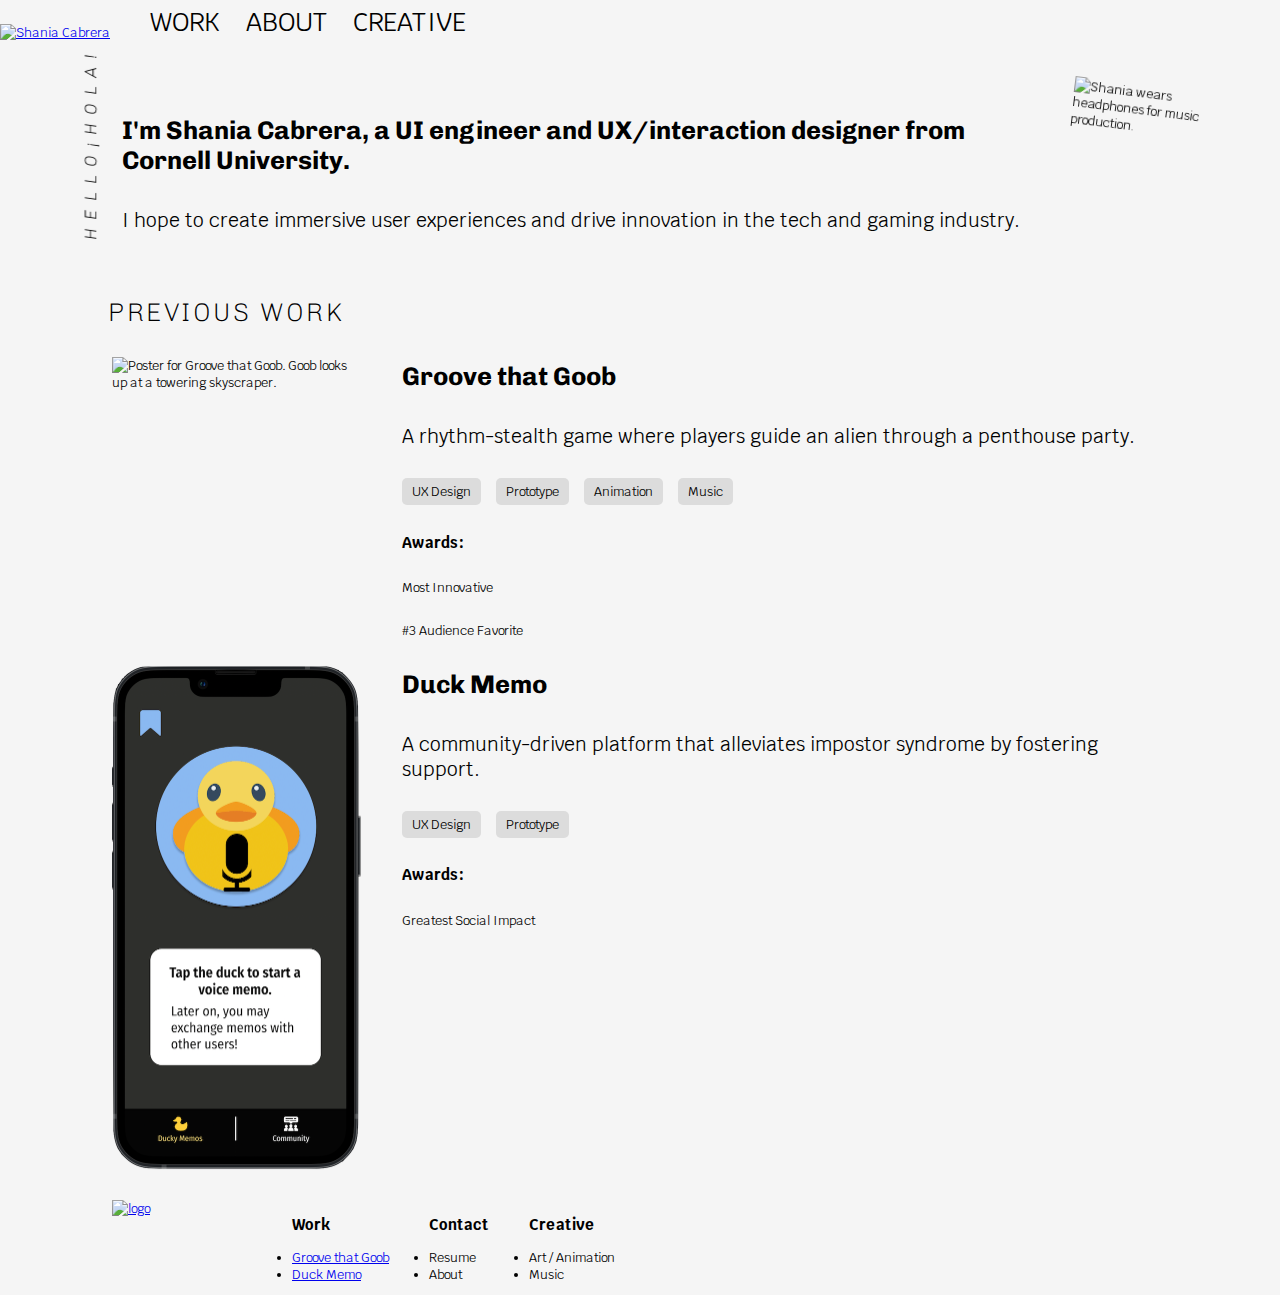
==== index.html @ ce1d3b92 "Managing nav" ====
<!DOCTYPE html>
<html lang="en">

<head>
  <meta charset="utf-8">
  <meta name="viewport" content="width=device-width, initial-scale=1">
  <title>Shania Cabrera</title>
  <link href="public/styles/site.css" rel="stylesheet">
</head>

<body>
  <header class="row">
    <nav class="topNav">
      <div class="logo">
        <a href="index.html">
          <picture>
            <!-- Source: name.png by Shania Cabrera-->
            <img id="logo" src='public/images/name.png' alt="Shania Cabrera">
          </picture>
        </a>
      </div>

      <ul class="desktopNav">
        <li><a class="menuLink" href="#work">Work</a></li>
        <li><a class="menuLink" href="about.html">About</a></li>
        <li><a class="menuLink" href="creative.html">Creative</a></li>
      </ul>

      <button class="ham" id="ham">
        <svg xmlns="http://www.w3.org/2000/svg" fill="none" viewBox="0 0 24 24" stroke="currentColor">
          <path stroke-linecap="round" stroke-linejoin="round" stroke-width="2" d="M4 6h16M4 12h16M4 18h16" />
        </svg>
      </button>
    </nav>

    <div class="overlay"></div>
    <nav class="sideNav hidden" id="sideNav">
      <button class="menuX" id="menuX">
        <svg xmlns="http://www.w3.org/2000/svg" fill="none" viewBox="0 0 24 24" stroke="currentColor">
          <path stroke-linecap="round" stroke-linejoin="round" stroke-width="2" d="M6 18L18 6M6 6l12 12" />
        </svg>
      </button>
      <ul>
        <li><a class="menuLink" href="#work">Work</a></li>
        <li><a class="menuLink" href="about.html">About</a></li>
        <li><a class="menuLink" href="creative.html">Creative</a></li>
      </ul>
    </nav>
  </header>

  <div class="wide-row">
    <div class="row" id="intro">
      <p id="hello" class="caps">Hello¡Hola!</p>
      <div class="col">
        <h1>I'm Shania Cabrera, a UI engineer and UX/interaction designer from Cornell University.</h1>
        <h2>I hope to create immersive user experiences and drive innovation in the tech and gaming industry.
        </h2>
      </div>
    </div>

    <picture>
      <img id="welcome-pic" src="public/images/headphones.jpg" alt="Shania wears headphones for music production.">
      <!-- Original content by Shania Cabrera -->
    </picture>
  </div>


  <h1 class="caps" id="work">Previous Work</h1>
  <!-- "Groove that Goob" Card -->
  <div id="goob" class="row card">
    <figure>
      <img class="card-img" src="../shabebis.github.io/public/images/goob/goob-poster.PNG"
        alt="Poster for Groove that Goob. Goob looks up at a towering skyscraper.">
      <!-- Illustrated by Ashley Xiang. Composited by Leon Carranza -->
    </figure>
    <div class="col wide-card">
      <h1>Groove that Goob</h1>
      <h2>A rhythm-stealth game where players guide an alien through a penthouse party.</h2>
      <ul class="card-role-box">
        <li class="card-role">UX Design</li>
        <li class="card-role">Prototype</li>
        <li class="card-role">Animation</li>
        <li class="card-role">Music</li>
      </ul>
      <h3>Awards:</h3>
      <p>Most Innovative</p>
      <p>#3 Audience Favorite</p>
    </div>
  </div>

  <!-- "Duck Memo" Card -->
  <div id="duck" class="row card">
    <figure>
      <img class="card-img" src="public/images/duck/phone-duck.png" alt="A phone displays the Duck Memo application.">
      <!-- Designed by Shania Cabrera -->
    </figure>
    <div class="col wide-card">
      <h1>Duck Memo</h1>
      <h2>A community-driven platform that alleviates impostor syndrome by fostering support.</h2>
      <ul class="card-role-box">
        <li class="card-role">UX Design</li>
        <li class="card-role">Prototype</li>
      </ul>
      <h3>Awards:</h3>
      <p>Greatest Social Impact</p>
    </div>
  </div>


  <!-- Footer -->
  <footer>
    <div class="row">
      <ul class="column">
        <a href="index.html">
          <img id="footer-logo" src="public/images/name.png" alt="logo">
        </a>

      </ul>

      <ul class="column">
        <h3>Work</h3>
        <li><a href="index.html#goob">Groove that Goob</a></li>
        <li><a href="index.html#duck">Duck Memo</a></li>
      </ul>

      <ul class="column">
        <h3>Contact</h3>
        <li>Resume</li>
        <li>About</li>
      </ul>

      <ul class="column">
        <h3>Creative</h3>
        <li>Art / Animation</li>
        <li>Music</li>
      </ul>

    </div>
  </footer>

  <script src="public/scripts/jquery-3.6.0.js" type="text/javascript"></script>
  <script src="public/scripts/menu.js" type="text/javascript"></script>
</body>

</html>
---- public/styles/site.css ----
/* COLOR PALETTE
    Light Theme:  whitesmoke
    Dark Theme:  #212529
    Green Accent: #B1F700
*/

@import url('https://fonts.googleapis.com/css2?family=Chivo:ital,wght@0,100;0,200;0,500;0,700;0,900;1,100&family=Krub:wght@200&display=swap');

html {
    background-color: whitesmoke;
    font-family: 'Krub', Helvetica, Arial, sans-serif;
    font-style: normal;
    font-size: 0.7em;
    scroll-behavior: smooth;
    margin-left: 0;
    margin: 0;
}

h1 {
    font-family: 'Chivo', sans-serif;
    font-weight: 700;
}

h2 {
    font-weight: 400;
}

.caps {
    font-family: 'Chivo', sans-serif;
    text-transform: uppercase;
    font-weight: lighter;
    letter-spacing: 0.1em;
}

.row {
    display: flex;
    flex-direction: row;
}


.col {
    display: flex;
    flex-direction: column;
}

#logo {
    max-width: 30%;
    height: auto;
}

/* Navigation */
nav ul li a {
    text-decoration: none;
    list-style-type: none;
    text-transform: uppercase;
    font-size: 2em;
    color: black;
    position: relative;
    transition: background-color 0.3s;
}

nav ul li {
    list-style: none;
    margin-bottom: 1.5em;
}

.topNav {
    position: fixed;
    display: flex;
    top: 0;
    left: 0;
    right: 0;
    width: 100%;
    height: 5rem;
    align-items: center;
    background-color: #000000;
}

.ham {
    position: relative;
    width: 7rem;
    height: 3rem;
    /* margin-left: 0.5rem; */
    background: none;
    border-style: groove;
    border-radius: 5px;
    cursor: pointer;
    color: white;
}

.menuX {
    position: absolute;
    top: 0;
    right: 0;
    width: 5rem;
    height: 2rem;
    /* margin-left: 0.5rem; */
    background: none;
    border: none;
    cursor: pointer;
    color: white;
}

.sideNav {
    position: fixed;
    top: 0;
    right: 0;
    bottom: 0;
    z-index: 101;
    background: black;
    width: 40vh;
    height: 100vh;
    overflow: hidden;
    color: white;
    transition: ease-in;
}

.sideNav ul {
    width: 100%;
    height: 100%;
    display: flex;
    flex-flow: column nowrap;
    padding-top: 5rem;
}

.sideNav ul li a {
    display: block;
    color: white;
    padding-bottom: 10px;
    margin-top: 1rem;
    border-bottom: 2px solid black;
}

.sideNav ul li a:hover,
.sideNav ul li a:focus {
    border-bottom: 2px solid #B1F700;
    font-weight: 900;
}

.overlay {
    position: fixed;
    display: none;
    z-index: 100;
    top: 0;
    left: 0;
    right: 0;
    bottom: 0;
    background: rgba(0, 0, 0, 0.3);
    width: 100%;
    height: 100vh;
}

.showOverlay {
    display: block;
}

/* Welcome*/
#intro {
    margin-top: 5em;
}

#work {
    margin-top: 10%;
    margin-left: 8%;
}

#hello {
    transform: rotate(-90deg);
    font-family: 'Chivo', sans-serif;
    font-style: italic;
    font-weight: lighter;
    font-size: 1.3em;
    align-self: flex-end;
    height: 1em;
    max-width: 2em;
    margin-right: 1em;
    letter-spacing: 0.5em;
}

#welcome-pic {
    width: 40%;
    height: auto;
    transform: rotate(7deg);
    margin-top: 1em;
    /* center */
    display: block;
    margin-left: auto;
    margin-right: auto;
}


.card-img {
    min-width: 20px;
    max-width: 150px;
    height: auto;
    /* filter: drop-shadow(7px 7px 7px #666666);
    -webkit-filter: drop-shadow(7px 7px 7px #666666); */
}

.card {
    width: 90%;
    height: auto;
}


.card-role-box {
    display: flex;
    flex-wrap: wrap;
    gap: 5px;
    list-style: none;
    padding: 0;
}

.card-role {
    background-color: gainsboro;
    border-radius: 5px;
    padding: 5px 10px;
    margin-right: 10px;

}

/* Footer */
footer {
    position: absolute;
    display: flex;
    justify-content: center;
    max-width: 360px;
}

#footer-logo {
    width: 10em;
    height: auto;
    margin-right: -10px;
}

.hidden {
    display: none;
}

@media (max-width: 768px) {
    .desktopNav {
        display: none;
    }
}

/* ----- Wide Display (desktop) ----- */
@media screen and (min-width: 650px) {
    .wide-row {
        display: flex;
        flex-direction: row;
    }

    nav li {
        display: inline;
    }

    img {
        min-width: 150px;
        max-width: fit-content;
        height: auto;
    }

    nav ul li {
        list-style: none;
        margin-bottom: 1.5em;
    }

    nav ul li a {
        font-size: 2em;
        color: black;
    }

    nav ul li a:hover {
        background-color: #B1F700;
        color: black;
        font-weight: 900;
    }

    header {
        margin-bottom: 5em;
    }

    .topNav {
        background-color: whitesmoke;
    }

    .ham,
    .menuX,
    .sideNav {
        display: none;
    }

    .showOverlay {
        display: block;
    }

    .card-img {
        min-width: 100px;
        max-width: 250px;
        height: auto;
    }

    html {
        font-size: .8em;
        margin-left: 5%;
    }

    .desktopNav {
        display: flex;
        list-style: none;
        padding: 0;
    }

    .desktopNav li {
        margin-right: 2em;
    }

    #intro {
        margin-top: 2em;
    }

    #work {
        margin-top: 4%;
        margin-left: 3%;
    }

    footer {
        max-width: 600px;
    }
}
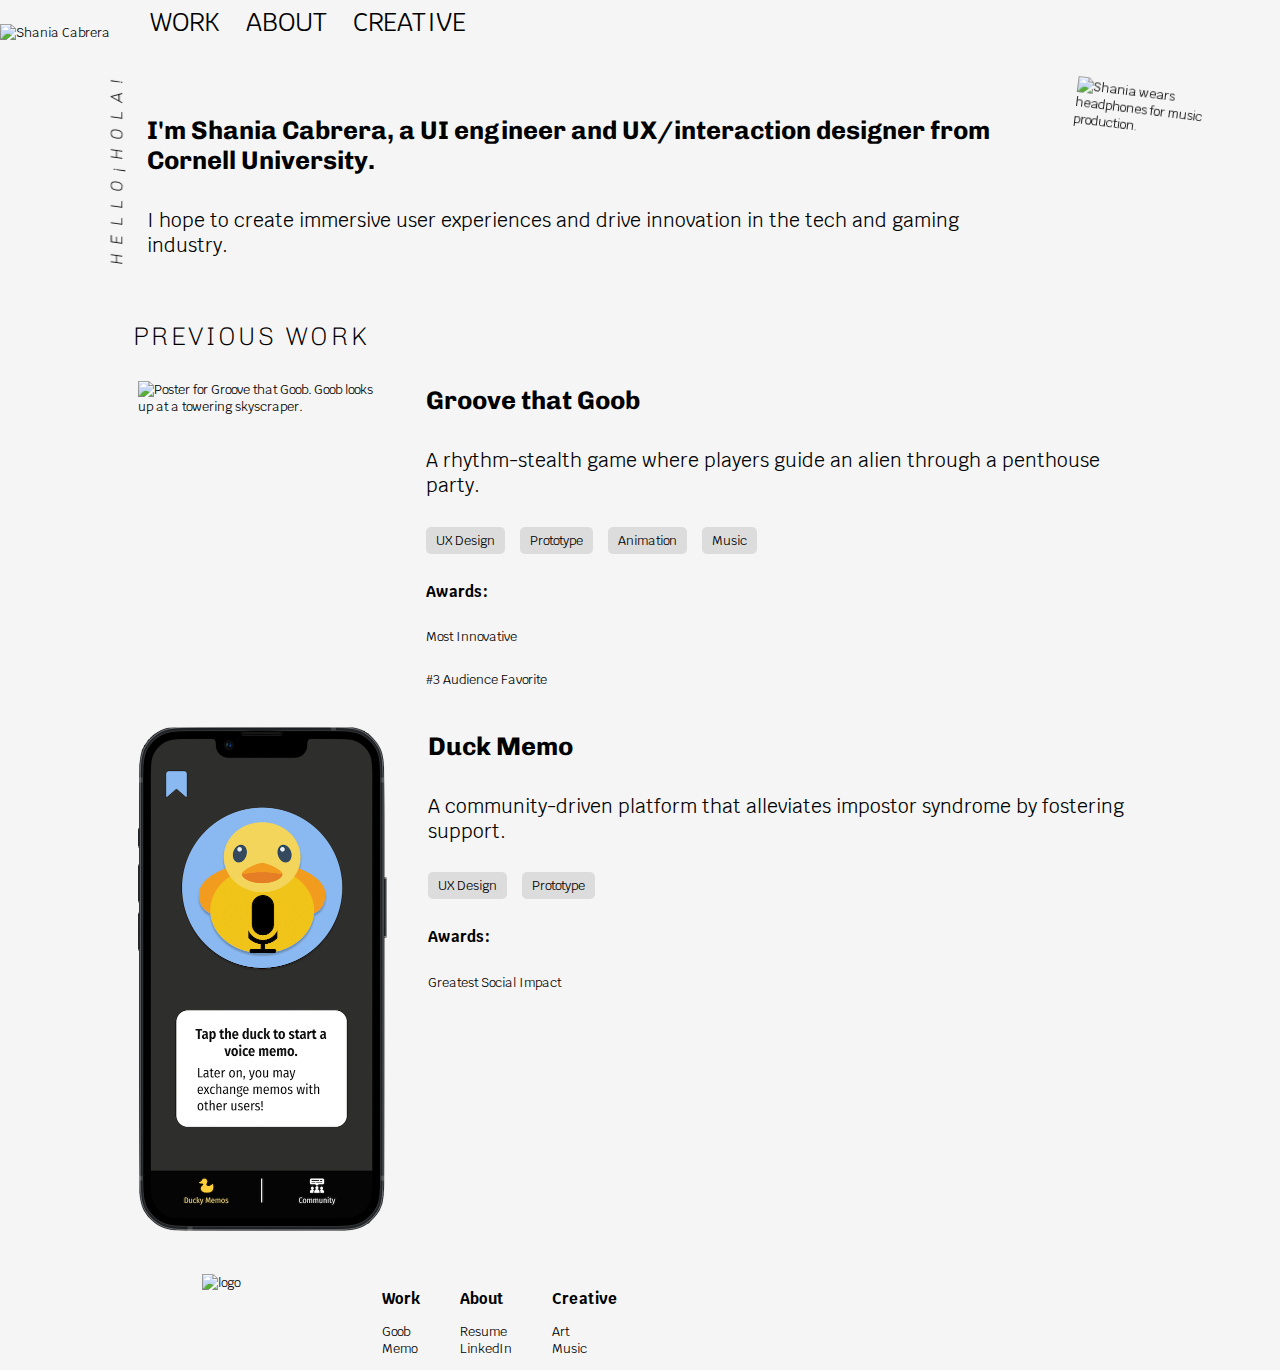
==== commit e43137fc: "Drafting portfolio pages" ====
--- a/index.html
+++ b/index.html
@@ -67,44 +67,49 @@
 
   <h1 class="caps" id="work">Previous Work</h1>
   <!-- "Groove that Goob" Card -->
-  <div id="goob" class="row card">
-    <figure>
-      <img class="card-img" src="../shabebis.github.io/public/images/goob/goob-poster.PNG"
-        alt="Poster for Groove that Goob. Goob looks up at a towering skyscraper.">
-      <!-- Illustrated by Ashley Xiang. Composited by Leon Carranza -->
-    </figure>
-    <div class="col wide-card">
-      <h1>Groove that Goob</h1>
-      <h2>A rhythm-stealth game where players guide an alien through a penthouse party.</h2>
-      <ul class="card-role-box">
-        <li class="card-role">UX Design</li>
-        <li class="card-role">Prototype</li>
-        <li class="card-role">Animation</li>
-        <li class="card-role">Music</li>
-      </ul>
-      <h3>Awards:</h3>
-      <p>Most Innovative</p>
-      <p>#3 Audience Favorite</p>
+
+  <a href="goob.html">
+    <div id="goob" class="row card">
+      <figure>
+        <img class="card-img" src="../shabebis.github.io/public/images/goob/goob-poster.PNG"
+          alt="Poster for Groove that Goob. Goob looks up at a towering skyscraper.">
+        <!-- Illustrated by Ashley Xiang. Composited by Leon Carranza -->
+      </figure>
+      <div class="col wide-card">
+        <h1>Groove that Goob</h1>
+        <h2>A rhythm-stealth game where players guide an alien through a penthouse party.</h2>
+        <ul class="card-role-box">
+          <li class="card-role">UX Design</li>
+          <li class="card-role">Prototype</li>
+          <li class="card-role">Animation</li>
+          <li class="card-role">Music</li>
+        </ul>
+        <h3>Awards:</h3>
+        <p>Most Innovative</p>
+        <p>#3 Audience Favorite</p>
+      </div>
     </div>
-  </div>
+  </a>
 
   <!-- "Duck Memo" Card -->
-  <div id="duck" class="row card">
-    <figure>
-      <img class="card-img" src="public/images/duck/phone-duck.png" alt="A phone displays the Duck Memo application.">
-      <!-- Designed by Shania Cabrera -->
-    </figure>
-    <div class="col wide-card">
-      <h1>Duck Memo</h1>
-      <h2>A community-driven platform that alleviates impostor syndrome by fostering support.</h2>
-      <ul class="card-role-box">
-        <li class="card-role">UX Design</li>
-        <li class="card-role">Prototype</li>
-      </ul>
-      <h3>Awards:</h3>
-      <p>Greatest Social Impact</p>
+  <a href="memo.html">
+    <div id="duck" class="row card">
+      <figure>
+        <img class="card-img" src="public/images/duck/phone-duck.png" alt="A phone displays the Duck Memo application.">
+        <!-- Designed by Shania Cabrera -->
+      </figure>
+      <div class="col wide-card">
+        <h1>Duck Memo</h1>
+        <h2>A community-driven platform that alleviates impostor syndrome by fostering support.</h2>
+        <ul class="card-role-box">
+          <li class="card-role">UX Design</li>
+          <li class="card-role">Prototype</li>
+        </ul>
+        <h3>Awards:</h3>
+        <p>Greatest Social Impact</p>
+      </div>
     </div>
-  </div>
+  </a>
 
 
   <!-- Footer -->
@@ -118,20 +123,20 @@
       </ul>
 
       <ul class="column">
-        <h3>Work</h3>
-        <li><a href="index.html#goob">Groove that Goob</a></li>
-        <li><a href="index.html#duck">Duck Memo</a></li>
+        <h3><a index.html#work>Work</a></h3>
+        <li><a href="goob.html">Goob</a></li>
+        <li><a href="memo.html">Memo</a></li>
       </ul>
 
       <ul class="column">
-        <h3>Contact</h3>
+        <h3>About</h3>
         <li>Resume</li>
-        <li>About</li>
+        <li>LinkedIn</li>
       </ul>
 
       <ul class="column">
         <h3>Creative</h3>
-        <li>Art / Animation</li>
+        <li>Art</li>
         <li>Music</li>
       </ul>
 
--- a/public/styles/site.css
+++ b/public/styles/site.css
@@ -23,6 +23,11 @@
 
 h2 {
     font-weight: 400;
+}
+
+a {
+    text-decoration: none;
+    color: inherit;
 }
 
 .caps {
@@ -188,20 +193,32 @@
     margin-right: auto;
 }
 
-
 .card-img {
     min-width: 20px;
     max-width: 150px;
     height: auto;
-    /* filter: drop-shadow(7px 7px 7px #666666);
-    -webkit-filter: drop-shadow(7px 7px 7px #666666); */
 }
 
 .card {
     width: 90%;
-    height: auto;
-}
-
+    max-width: 1120px;
+    height: auto;
+    transition: transform 0.3s;
+    margin-bottom: 1em;
+}
+
+.card:hover {
+    transform: scale(1.05);
+    box-shadow: 0 0 10px rgba(0, 0, 0, 0.3);
+    border-radius: 1em;
+    /* background-color: #B1F700, 0.9; */
+    cursor: pointer;
+}
+
+.card:hover .card-img {
+    filter: drop-shadow(7px 7px 7px #666666);
+    -webkit-filter: drop-shadow(7px 7px 7px #666666);
+}
 
 .card-role-box {
     display: flex;
@@ -219,12 +236,42 @@
 
 }
 
+.back-row {
+    display: flex;
+    flex-direction: row;
+    height: 50px;
+    -ms-flex-align: start;
+    margin-top: 15%;
+    /* flex-flow: nowrap; */
+}
+
+.back-row:hover {
+    text-decoration: underline;
+}
+
+#back {
+    transform: scale(0.4);
+    /* margin-left: -5%; */
+    padding: 0;
+    margin-top: 0.5%;
+}
+
+#return {
+    /* margin-left: -4%; */
+}
+
 /* Footer */
 footer {
     position: absolute;
     display: flex;
     justify-content: center;
-    max-width: 360px;
+    max-width: 300px;
+    margin-left: 5%;
+}
+
+footer ul {
+    list-style-type: none;
+    text-decoration: none;
 }
 
 #footer-logo {
@@ -302,7 +349,7 @@
 
     html {
         font-size: .8em;
-        margin-left: 5%;
+        margin-left: 7%;
     }
 
     .desktopNav {
@@ -324,6 +371,10 @@
         margin-left: 3%;
     }
 
+    .back-row {
+        margin-top: 0;
+    }
+
     footer {
         max-width: 600px;
     }
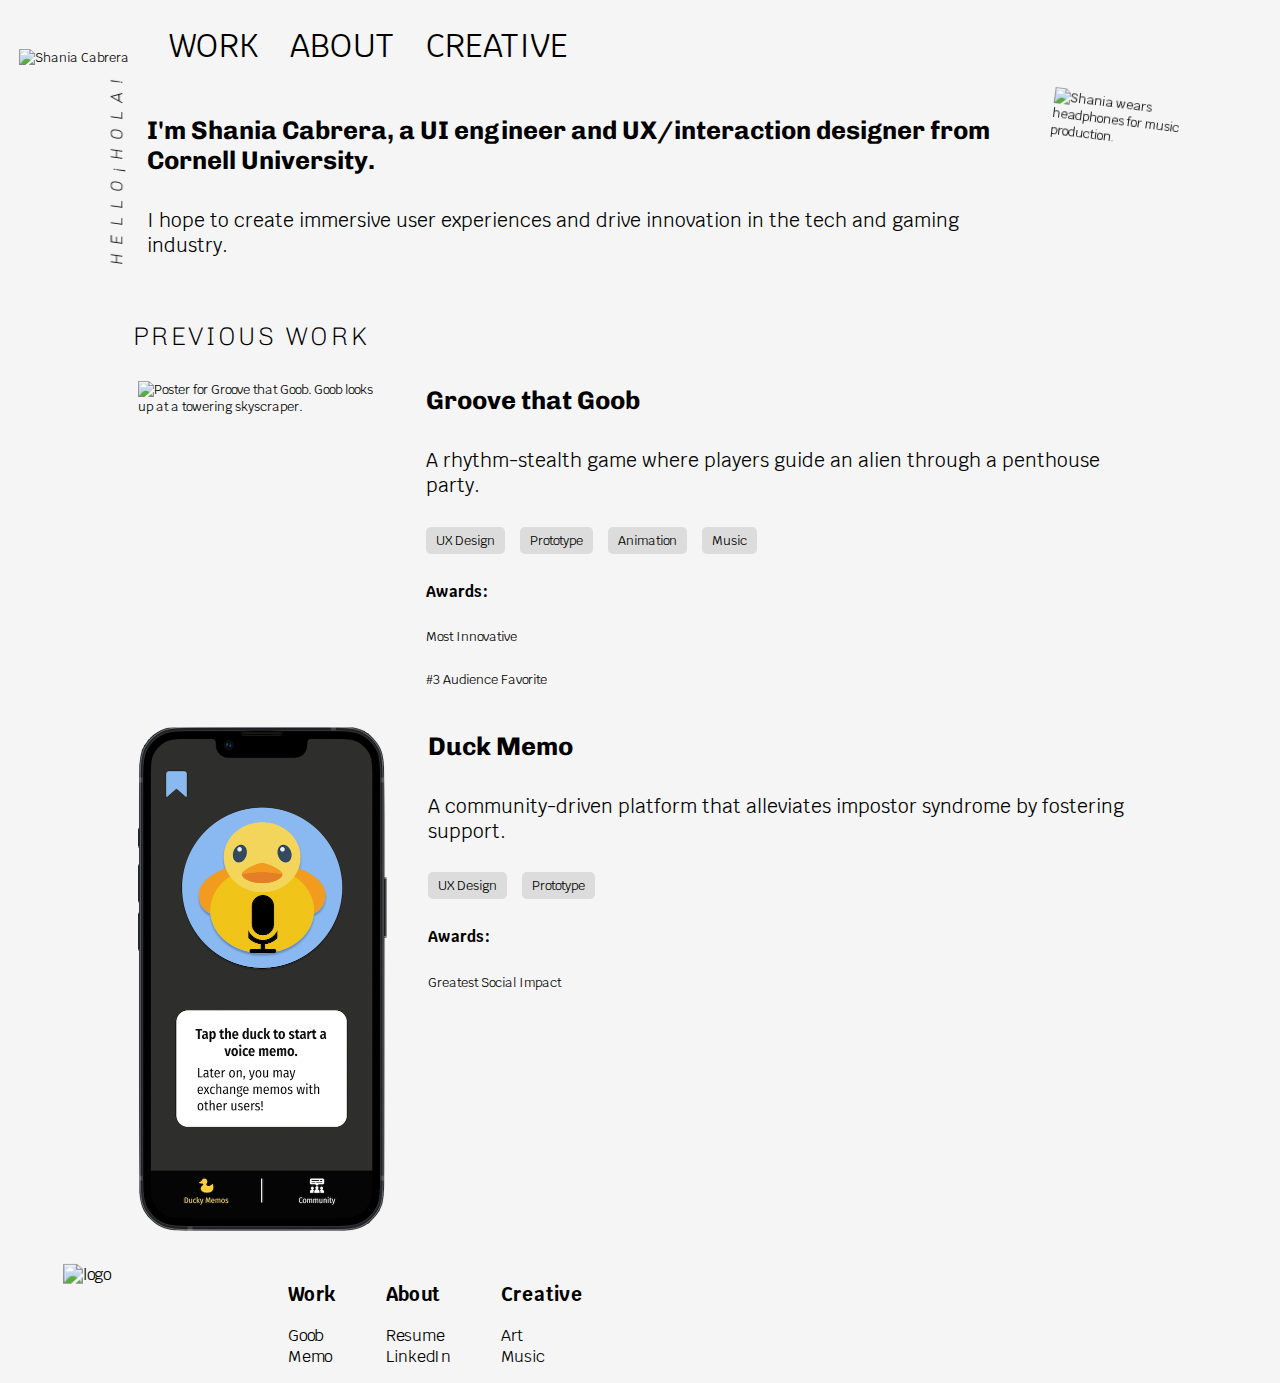
==== commit fadbf056: "Creative page" ====
--- a/index.html
+++ b/index.html
@@ -111,7 +111,6 @@
     </div>
   </a>
 
-
   <!-- Footer -->
   <footer>
     <div class="row">
@@ -123,7 +122,7 @@
       </ul>
 
       <ul class="column">
-        <h3><a index.html#work>Work</a></h3>
+        <h3><a href="index.html#work">Work</a></h3>
         <li><a href="goob.html">Goob</a></li>
         <li><a href="memo.html">Memo</a></li>
       </ul>
--- a/public/styles/site.css
+++ b/public/styles/site.css
@@ -209,8 +209,9 @@
 
 .card:hover {
     transform: scale(1.05);
-    box-shadow: 0 0 10px rgba(0, 0, 0, 0.3);
-    border-radius: 1em;
+    /* box-shadow: 0 0 10px rgba(0, 0, 0, 0.3); */
+    border-radius: 0.5em;
+    background: linear-gradient(180deg, #B1F700 0%, rgba(177, 247, 0, 0.00) 57.29%);
     /* background-color: #B1F700, 0.9; */
     cursor: pointer;
 }
@@ -241,8 +242,7 @@
     flex-direction: row;
     height: 50px;
     -ms-flex-align: start;
-    margin-top: 15%;
-    /* flex-flow: nowrap; */
+    margin-top: 10%;
 }
 
 .back-row:hover {
@@ -284,6 +284,78 @@
     display: none;
 }
 
+/* Creative Page */
+.flip-card-row {
+    display: flex;
+    flex-direction: row;
+    flex-wrap: wrap;
+}
+
+.flip-card {
+    background-color: transparent;
+    width: 300px;
+    height: 300px;
+    perspective: 1000px;
+    margin-bottom: 3%;
+}
+
+.flip-card-inner {
+    position: relative;
+    width: 100%;
+    height: 100%;
+    text-align: center;
+    transition: transform 0.6s;
+    transform-style: preserve-3d;
+}
+
+.flip-card:hover .flip-card-inner {
+    transform: rotateY(180deg);
+}
+
+.flip-card-front,
+.flip-card-back {
+    position: absolute;
+    width: 100%;
+    height: 100%;
+    -webkit-backface-visibility: hidden;
+    backface-visibility: hidden;
+    border-radius: 1px;
+}
+
+.flip-card-front {
+    /* background-image: linear-gradient(black); */
+    /* background-color: black; */
+}
+
+.flip-card-front img {
+    width: 240px;
+    margin-top: 1rem;
+}
+
+.flip-card-back {
+    background: linear-gradient(180deg, #000 18.23%, rgba(0, 0, 0, 0.00) 78.65%);
+    color: white;
+    transform: rotateY(180deg);
+}
+
+.flip-card-back img {
+    width: 140px;
+    margin-top: 1rem;
+}
+
+.flip-card-back h3 {
+    margin-bottom: 0.3rem;
+    color: #000000;
+}
+
+.flip-card-back h1 {
+    margin: 0;
+    color: white;
+    font-family: 'Krub', Helvetica, Arial, sans-serif;
+    font-weight: bolder;
+    font-size: 1.5em;
+}
+
 @media (max-width: 768px) {
     .desktopNav {
         display: none;
@@ -329,6 +401,10 @@
 
     .topNav {
         background-color: whitesmoke;
+        padding-top: 2%;
+        padding-bottom: 0.5%;
+        padding-left: 1.5%;
+        padding-right: 2%;
     }
 
     .ham,
@@ -360,6 +436,17 @@
 
     .desktopNav li {
         margin-right: 2em;
+        font-size: 1.25em;
+    }
+
+    #logo {
+        max-width: 35%;
+        height: auto;
+    }
+
+    #welcome-pic {
+        margin-top: 10%;
+        margin-left: 10%;
     }
 
     #intro {
@@ -371,11 +458,9 @@
         margin-left: 3%;
     }
 
-    .back-row {
-        margin-top: 0;
-    }
-
     footer {
-        max-width: 600px;
+        min-width: 600px;
+        margin-left: -100px;
+        transform: scale(1.25);
     }
 }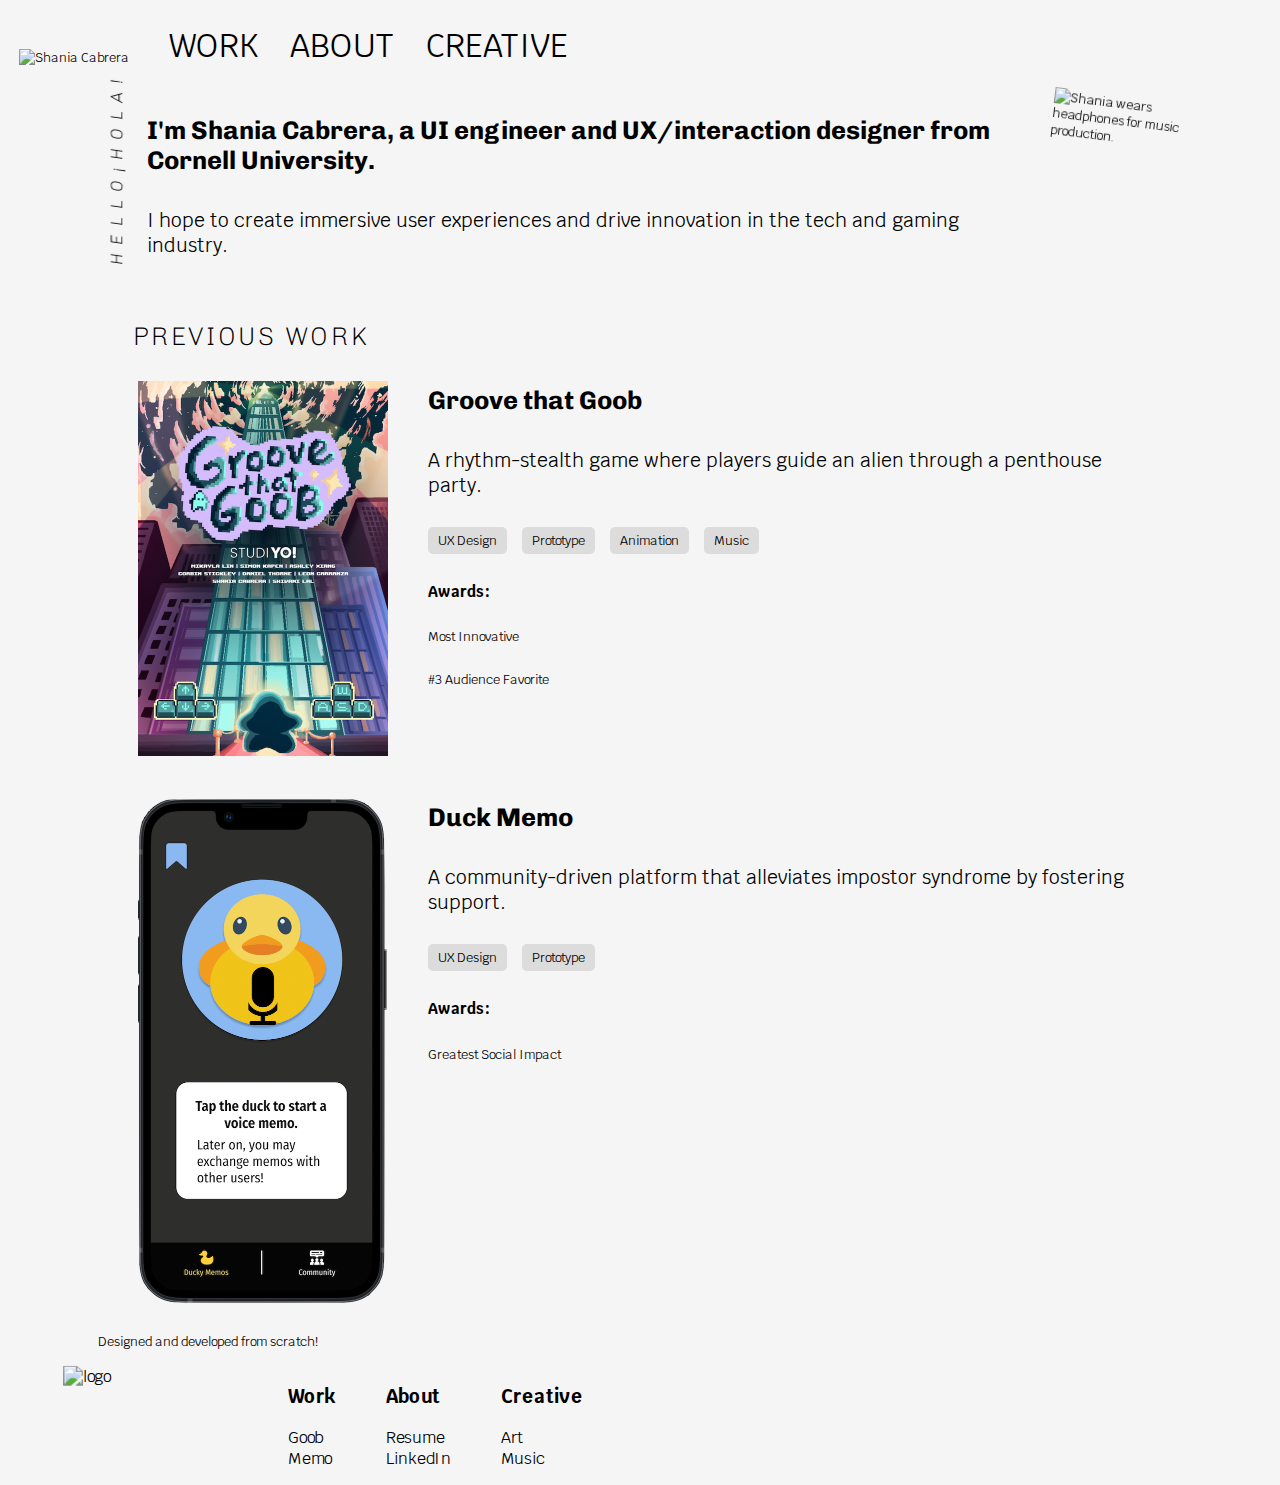
==== commit 3f77b790: "Working on goob page" ====
--- a/index.html
+++ b/index.html
@@ -71,7 +71,7 @@
   <a href="goob.html">
     <div id="goob" class="row card">
       <figure>
-        <img class="card-img" src="../shabebis.github.io/public/images/goob/goob-poster.PNG"
+        <img class="card-img" src="public/images/goob/goob-poster.PNG"
           alt="Poster for Groove that Goob. Goob looks up at a towering skyscraper.">
         <!-- Illustrated by Ashley Xiang. Composited by Leon Carranza -->
       </figure>
@@ -112,6 +112,7 @@
   </a>
 
   <!-- Footer -->
+  <p>Designed and developed from scratch!</p>
   <footer>
     <div class="row">
       <ul class="column">
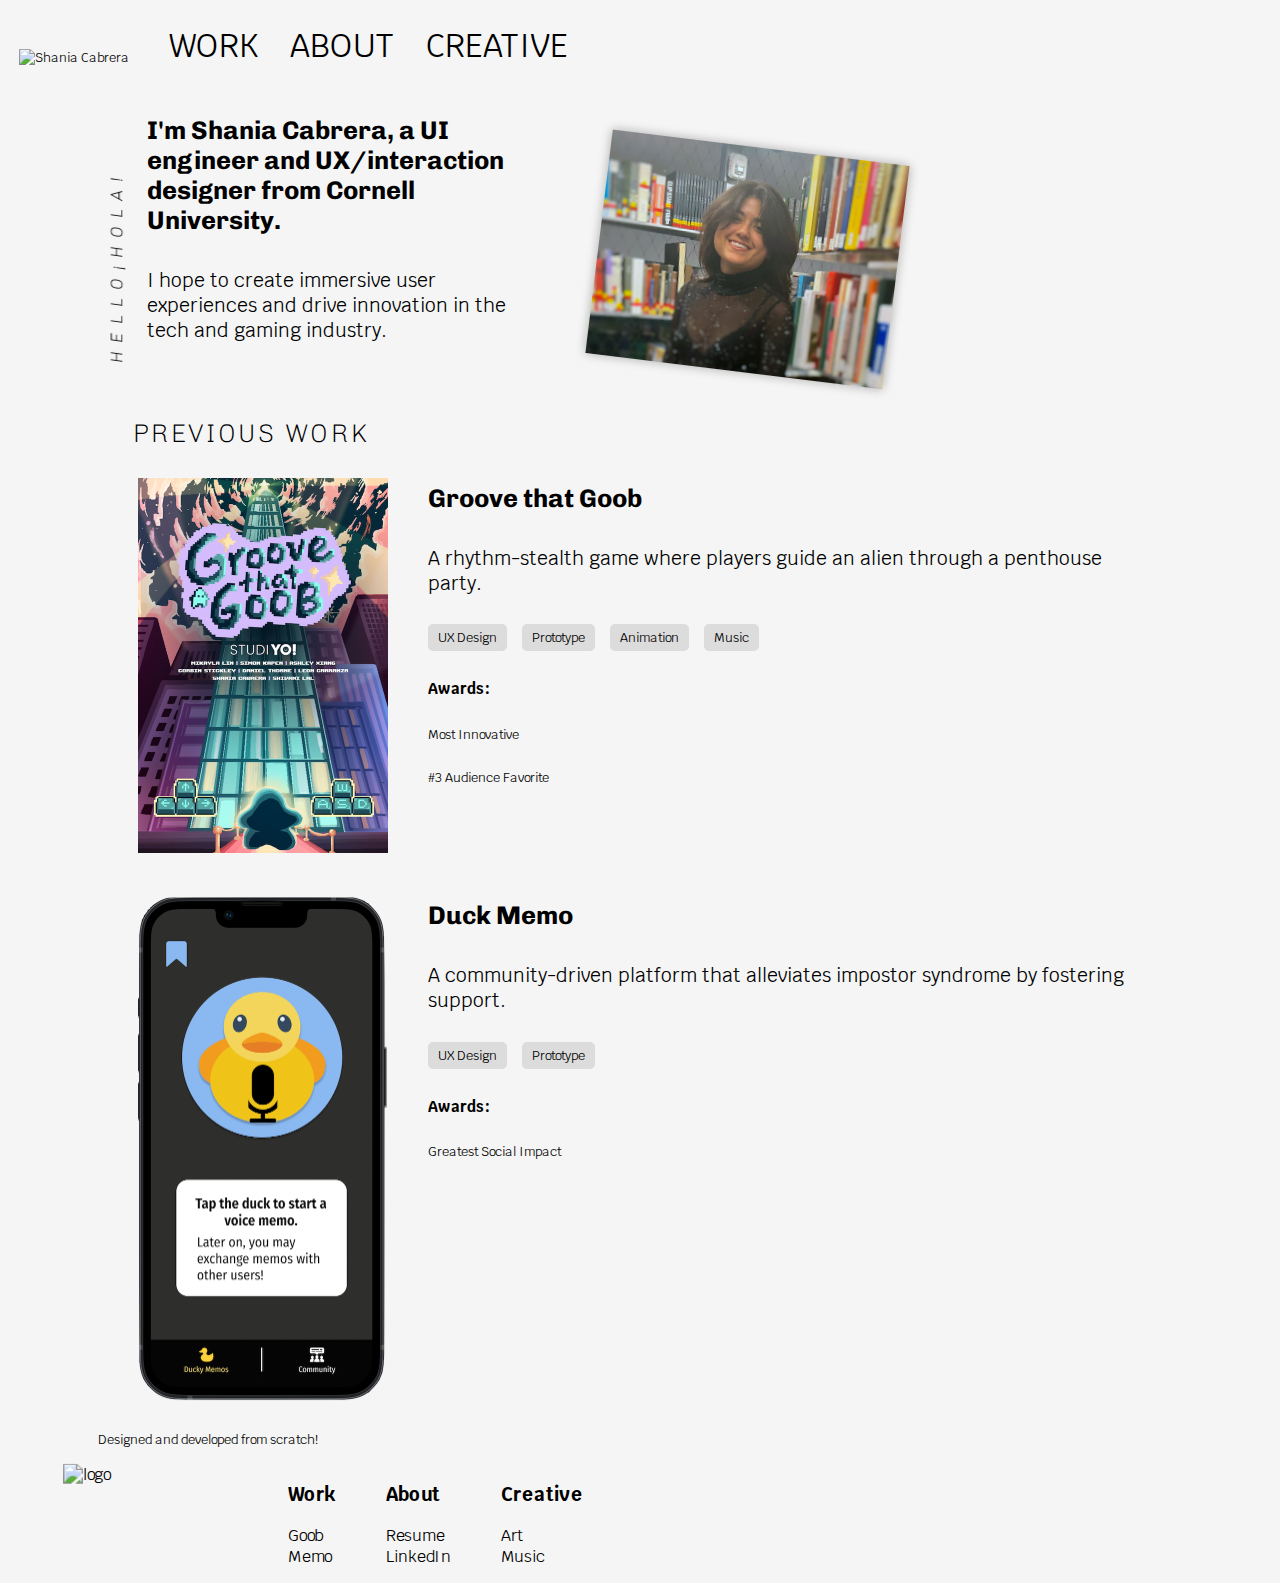
==== commit 5460f962: "Changing front image" ====
--- a/index.html
+++ b/index.html
@@ -59,7 +59,7 @@
     </div>
 
     <picture>
-      <img id="welcome-pic" src="public/images/headphones.jpg" alt="Shania wears headphones for music production.">
+      <img id="welcome-pic" src="public/images/cover.JPG" alt="Shania smiles in the Fine Arts Library.">
       <!-- Original content by Shania Cabrera -->
     </picture>
   </div>
--- a/public/styles/site.css
+++ b/public/styles/site.css
@@ -41,7 +41,6 @@
     display: flex;
     flex-direction: row;
 }
-
 
 .col {
     display: flex;
@@ -187,6 +186,7 @@
     height: auto;
     transform: rotate(7deg);
     margin-top: 1em;
+    box-shadow: 0 0 10px rgba(0, 0, 0, 0.3);
     /* center */
     display: block;
     margin-left: auto;
@@ -209,10 +209,8 @@
 
 .card:hover {
     transform: scale(1.05);
-    /* box-shadow: 0 0 10px rgba(0, 0, 0, 0.3); */
     border-radius: 0.5em;
     background: linear-gradient(180deg, #B1F700 0%, rgba(177, 247, 0, 0.00) 57.29%);
-    /* background-color: #B1F700, 0.9; */
     cursor: pointer;
 }
 
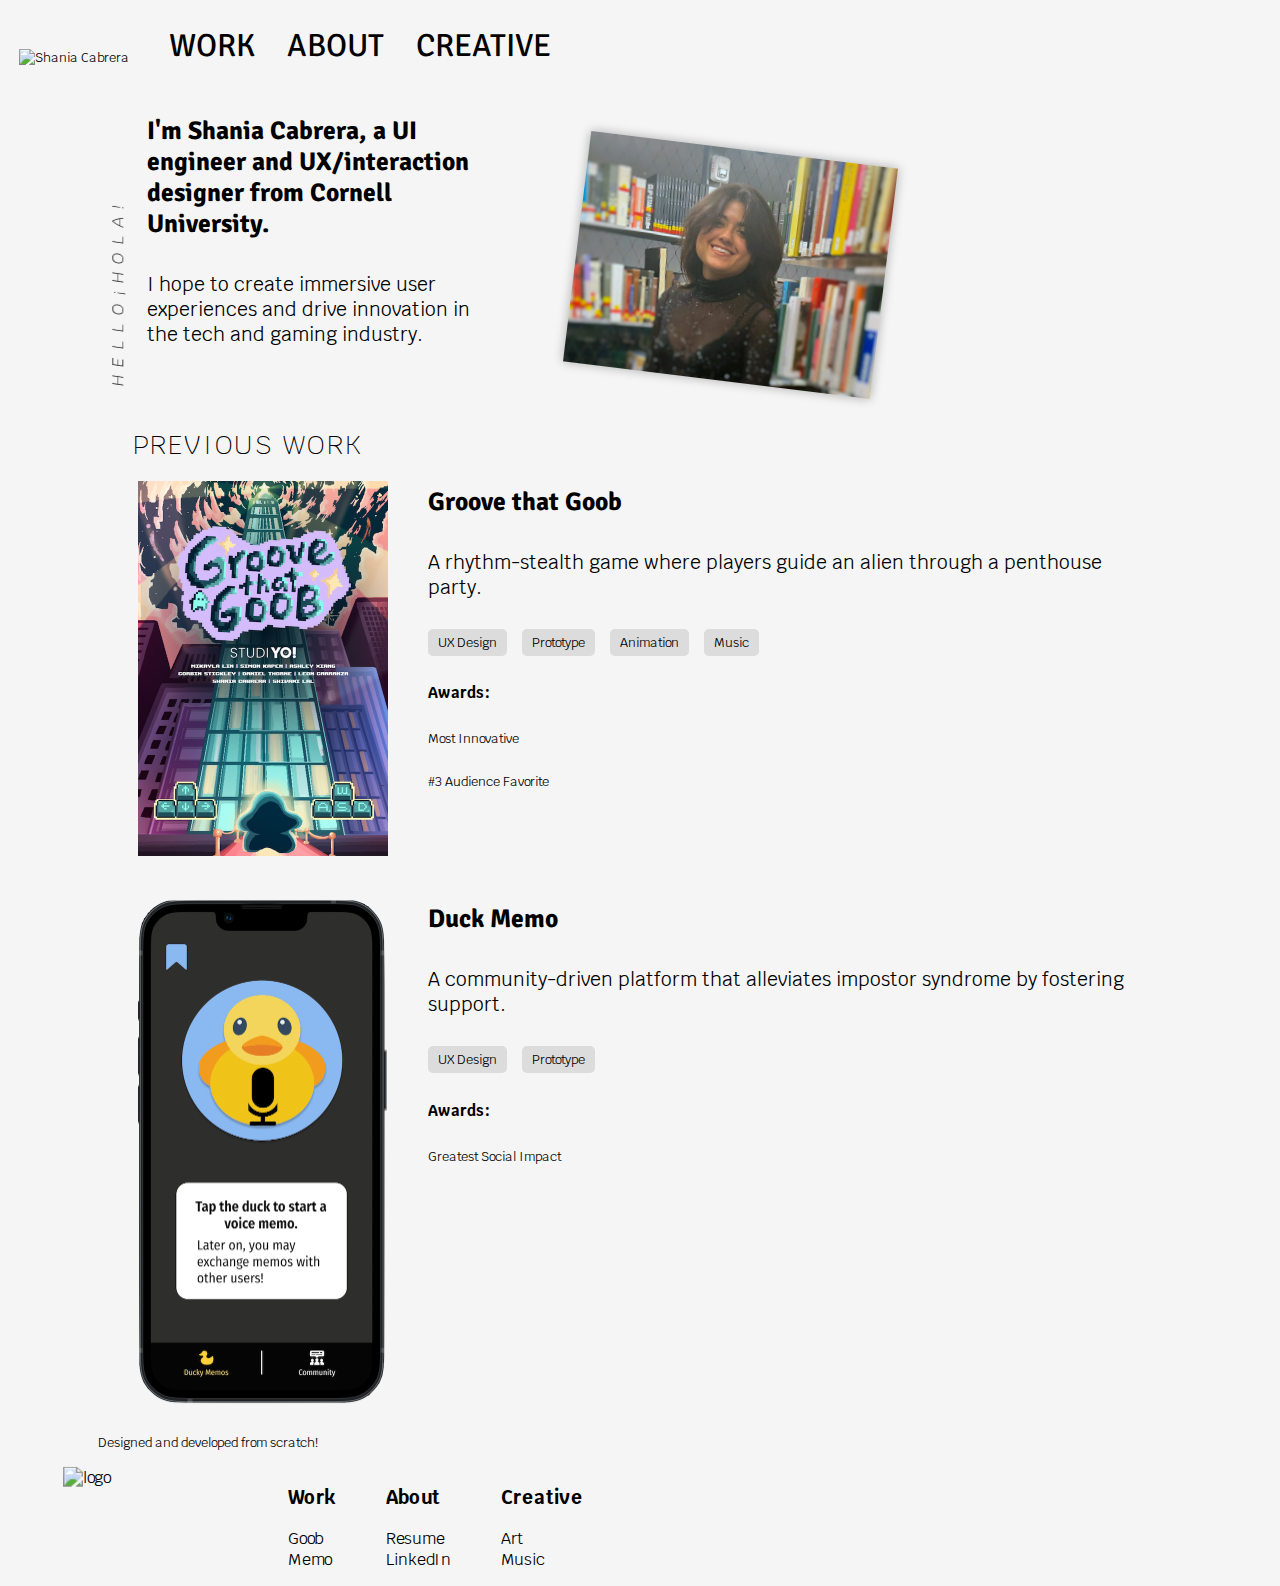
==== commit 26ff3992: "Changing fonts" ====
--- a/index.html
+++ b/index.html
@@ -64,10 +64,8 @@
     </picture>
   </div>
 
-
   <h1 class="caps" id="work">Previous Work</h1>
   <!-- "Groove that Goob" Card -->
-
   <a href="goob.html">
     <div id="goob" class="row card">
       <figure>
@@ -119,7 +117,6 @@
         <a href="index.html">
           <img id="footer-logo" src="public/images/name.png" alt="logo">
         </a>
-
       </ul>
 
       <ul class="column">
@@ -129,7 +126,7 @@
       </ul>
 
       <ul class="column">
-        <h3>About</h3>
+        <h3><a href="about.html">About</a></h3>
         <li>Resume</li>
         <li>LinkedIn</li>
       </ul>
--- a/public/styles/site.css
+++ b/public/styles/site.css
@@ -4,21 +4,18 @@
     Green Accent: #B1F700
 */
 
-@import url('https://fonts.googleapis.com/css2?family=Chivo:ital,wght@0,100;0,200;0,500;0,700;0,900;1,100&family=Krub:wght@200&display=swap');
+@import url('https://fonts.googleapis.com/css2?family=Chivo:ital,wght@0,100;0,200;0,500;0,700;0,900;1,100&family=Krub:wght@200&family=Signika:wght@300;600&display=swap');
+
 
 html {
     background-color: whitesmoke;
-    font-family: 'Krub', Helvetica, Arial, sans-serif;
-    font-style: normal;
-    font-size: 0.7em;
+    font: normal 0.7em 'Krub', Helvetica, Arial, sans-serif;
     scroll-behavior: smooth;
-    margin-left: 0;
-    margin: 0;
+    margin: 0 0 0 0;
 }
 
 h1 {
-    font-family: 'Chivo', sans-serif;
-    font-weight: 700;
+    font: bolder 2em 'Signika', sans-serif;
 }
 
 h2 {
@@ -31,10 +28,10 @@
 }
 
 .caps {
-    font-family: 'Chivo', sans-serif;
+    font: normal lighter 2em 'Krub', sans-serif;
     text-transform: uppercase;
-    font-weight: lighter;
     letter-spacing: 0.1em;
+    margin-bottom: 0.25em;
 }
 
 .row {
@@ -84,7 +81,6 @@
     position: relative;
     width: 7rem;
     height: 3rem;
-    /* margin-left: 0.5rem; */
     background: none;
     border-style: groove;
     border-radius: 5px;
@@ -98,7 +94,6 @@
     right: 0;
     width: 5rem;
     height: 2rem;
-    /* margin-left: 0.5rem; */
     background: none;
     border: none;
     cursor: pointer;
@@ -165,15 +160,18 @@
 
 #work {
     margin-top: 10%;
-    margin-left: 8%;
+    margin-left: 10%;
 }
 
 #hello {
     transform: rotate(-90deg);
-    font-family: 'Chivo', sans-serif;
+    font: italic lighter 1.3em 'Krub', sans-serif;
+
+
+    /* font-family: 'Chivo', sans-serif;
     font-style: italic;
     font-weight: lighter;
-    font-size: 1.3em;
+    font-size: 1.3em; */
     align-self: flex-end;
     height: 1em;
     max-width: 2em;
@@ -383,6 +381,7 @@
     }
 
     nav ul li a {
+        font-family: Signika;
         font-size: 2em;
         color: black;
     }
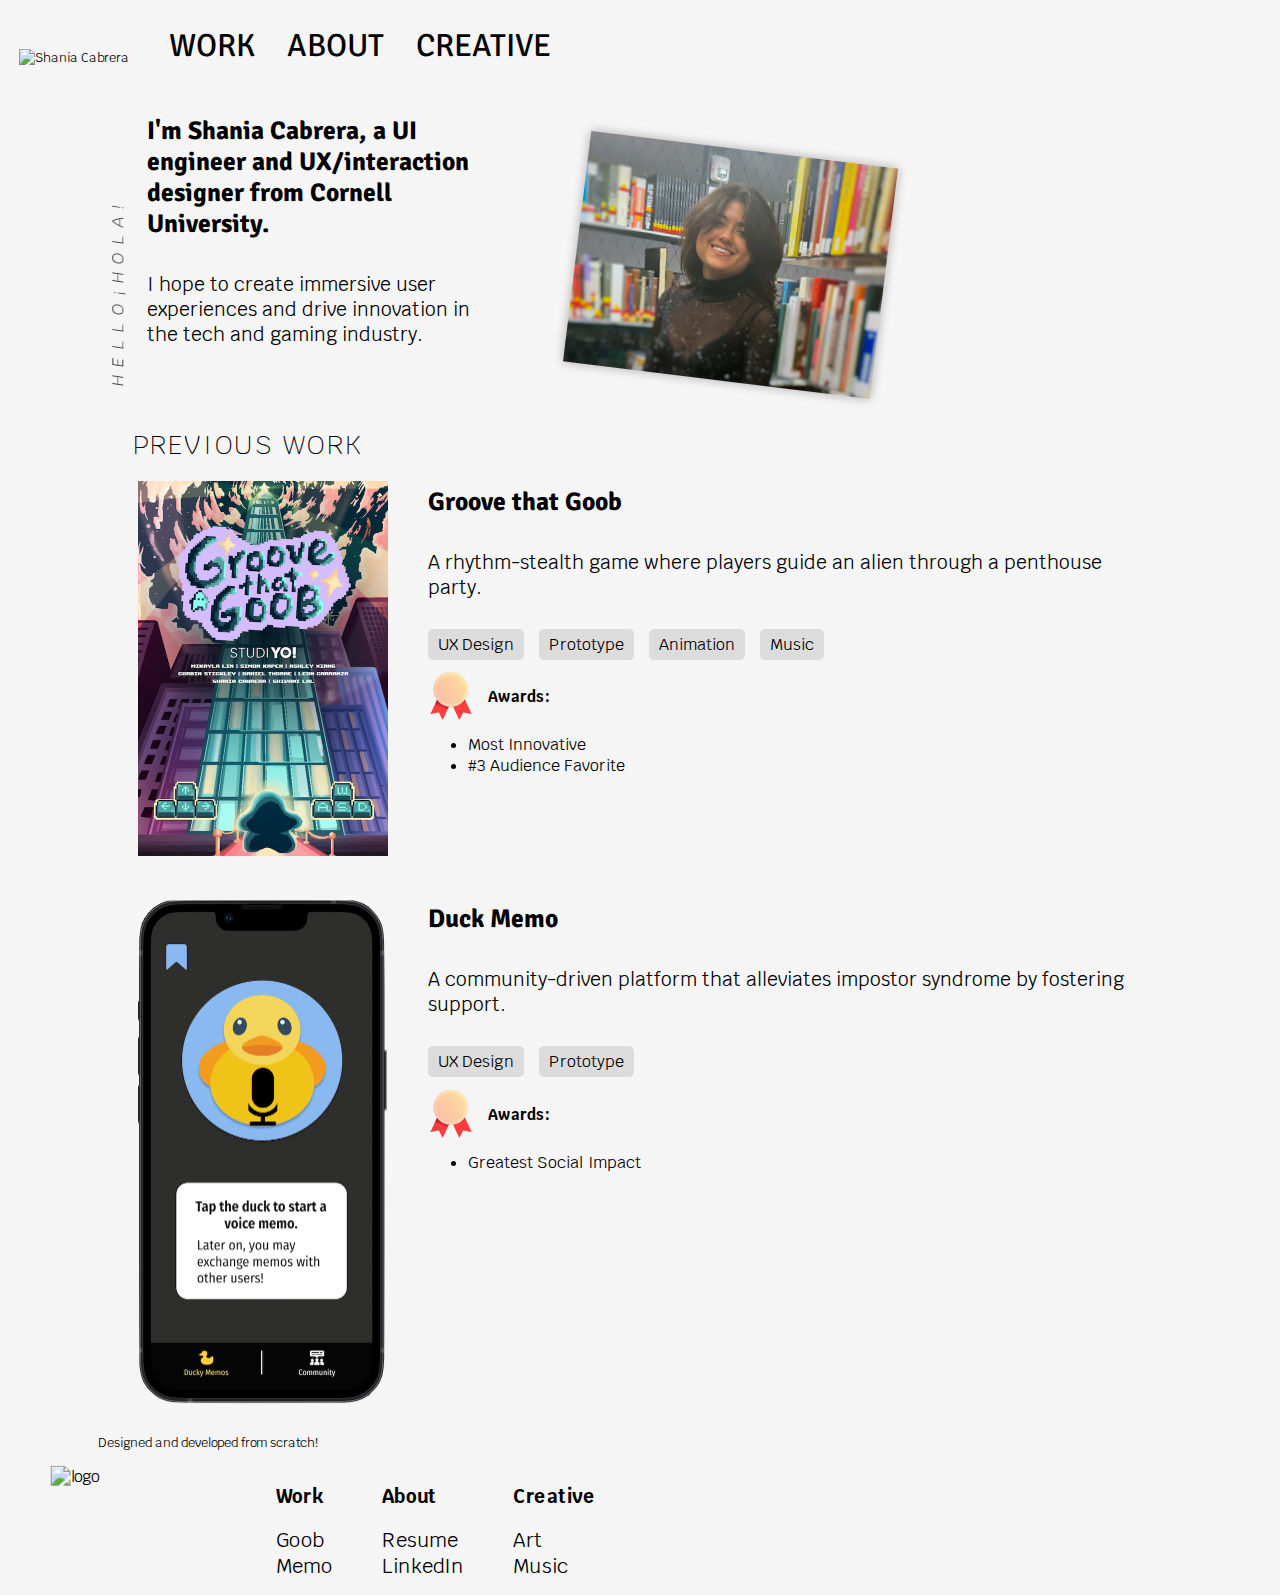
==== commit aafe22e1: "Home page fully adaptable to mobile and desktop" ====
--- a/index.html
+++ b/index.html
@@ -65,49 +65,149 @@
   </div>
 
   <h1 class="caps" id="work">Previous Work</h1>
-  <!-- "Groove that Goob" Card -->
-  <a href="goob.html">
-    <div id="goob" class="row card">
-      <figure>
-        <img class="card-img" src="public/images/goob/goob-poster.PNG"
-          alt="Poster for Groove that Goob. Goob looks up at a towering skyscraper.">
-        <!-- Illustrated by Ashley Xiang. Composited by Leon Carranza -->
-      </figure>
-      <div class="col wide-card">
-        <h1>Groove that Goob</h1>
-        <h2>A rhythm-stealth game where players guide an alien through a penthouse party.</h2>
-        <ul class="card-role-box">
-          <li class="card-role">UX Design</li>
-          <li class="card-role">Prototype</li>
-          <li class="card-role">Animation</li>
-          <li class="card-role">Music</li>
-        </ul>
-        <h3>Awards:</h3>
-        <p>Most Innovative</p>
-        <p>#3 Audience Favorite</p>
-      </div>
-    </div>
-  </a>
-
-  <!-- "Duck Memo" Card -->
-  <a href="memo.html">
-    <div id="duck" class="row card">
-      <figure>
-        <img class="card-img" src="public/images/duck/phone-duck.png" alt="A phone displays the Duck Memo application.">
-        <!-- Designed by Shania Cabrera -->
-      </figure>
-      <div class="col wide-card">
-        <h1>Duck Memo</h1>
-        <h2>A community-driven platform that alleviates impostor syndrome by fostering support.</h2>
-        <ul class="card-role-box">
-          <li class="card-role">UX Design</li>
-          <li class="card-role">Prototype</li>
-        </ul>
-        <h3>Awards:</h3>
-        <p>Greatest Social Impact</p>
-      </div>
-    </div>
-  </a>
+
+  <!-- DESKTOP Goob Card -->
+  <div class="desktop-card">
+    <a href="goob.html">
+      <div id="goob" class="row card">
+        <figure>
+          <img class="card-img" src="public/images/goob/goob-poster.PNG"
+            alt="Poster for Groove that Goob. Goob looks up at a towering skyscraper.">
+          <!-- Illustrated by Ashley Xiang. Composited by Leon Carranza -->
+        </figure>
+
+        <div class="col wide-card">
+          <h1>Groove that Goob</h1>
+          <h2>A rhythm-stealth game where players guide an alien through a penthouse party.</h2>
+
+          <ul class="card-role-box">
+            <li class="card-role">UX Design</li>
+            <li class="card-role">Prototype</li>
+            <li class="card-role">Animation</li>
+            <li class="card-role">Music</li>
+          </ul>
+
+          <div class="row">
+            <img class="medal" src="public/images/award-icon.svg">
+            <h3>Awards:</h3>
+          </div>
+          <ul>
+            <li>Most Innovative</li>
+            <li>#3 Audience Favorite</li>
+          </ul>
+        </div>
+      </div>
+    </a>
+  </div>
+
+  <!-- MOBILE Goob Card -->
+  <div class="mobile-card">
+    <a href="goob.html">
+      <div id="goob" class="card">
+
+        <div class="row mobile-row">
+          <figure>
+            <img class="card-img" src="public/images/goob/goob-poster.PNG"
+              alt="Poster for Groove that Goob. Goob looks up at a towering skyscraper.">
+            <!-- Illustrated by Ashley Xiang. Composited by Leon Carranza -->
+          </figure>
+
+          <div class="col">
+            <h1>Groove that Goob</h1>
+            <h2>A rhythm-stealth game where players guide an alien through a penthouse party.</h2>
+          </div>
+        </div>
+
+        <div class="row mobile-role">
+          <ul class="card-role-box">
+            <li class="card-role">UX Design</li>
+            <li class="card-role">Prototype</li>
+            <li class="card-role">Animation</li>
+            <li class="card-role">Music</li>
+          </ul>
+        </div>
+
+        <div class="row mobile-role">
+          <img class="medal" src="public/images/award-icon.svg">
+          <h3>Awards:</h3>
+
+          <ul>
+            <li>Most Innovative</li>
+            <li>#3 Audience Favorite</li>
+          </ul>
+        </div>
+
+      </div>
+    </a>
+  </div>
+
+
+  <!-- DESKTOP "Duck Memo" Card -->
+  <div class="desktop-card">
+    <a href="memo.html">
+      <div id="duck" class="row card">
+        <figure>
+          <img class="card-img" src="public/images/duck/phone-duck.png"
+            alt="A phone displays the Duck Memo application.">
+          <!-- Designed by Shania Cabrera -->
+        </figure>
+        <div class="col wide-card">
+          <h1>Duck Memo</h1>
+          <h2>A community-driven platform that alleviates impostor syndrome by fostering support.</h2>
+          <ul class="card-role-box">
+            <li class="card-role">UX Design</li>
+            <li class="card-role">Prototype</li>
+          </ul>
+
+          <div class="row">
+            <img class="medal" src="public/images/award-icon.svg">
+            <h3>Awards:</h3>
+          </div>
+          <ul>
+            <li>Greatest Social Impact</li>
+          </ul>
+        </div>
+      </div>
+    </a>
+  </div>
+
+  <!-- MOBILE "Duck Memo" Card -->
+  <div class="mobile-card">
+    <a href="memo.html">
+      <div id="duck" class="card">
+
+        <div class="row mobile-row">
+          <figure>
+            <img class="card-img" src="public/images/duck/phone-duck.png"
+              alt="A phone displays the Duck Memo application.">
+            <!-- Designed by Shania Cabrera -->
+          </figure>
+
+          <div class="col">
+            <h1>Duck Memo</h1>
+            <h2>A community-driven platform that alleviates impostor syndrome by fostering support.</h2>
+          </div>
+        </div>
+
+        <div class="row mobile-role">
+          <ul class="card-role-box">
+            <li class="card-role">UX Design</li>
+            <li class="card-role">Prototype</li>
+          </ul>
+        </div>
+
+        <div class="row mobile-role">
+          <img class="medal" src="public/images/award-icon.svg">
+          <h3>Awards:</h3>
+          <ul>
+            <li>Greatest Social Impact</li>
+          </ul>
+        </div>
+
+      </div>
+    </a>
+  </div>
+
 
   <!-- Footer -->
   <p>Designed and developed from scratch!</p>
--- a/public/styles/site.css
+++ b/public/styles/site.css
@@ -6,7 +6,6 @@
 
 @import url('https://fonts.googleapis.com/css2?family=Chivo:ital,wght@0,100;0,200;0,500;0,700;0,900;1,100&family=Krub:wght@200&family=Signika:wght@300;600&display=swap');
 
-
 html {
     background-color: whitesmoke;
     font: normal 0.7em 'Krub', Helvetica, Arial, sans-serif;
@@ -27,6 +26,10 @@
     color: inherit;
 }
 
+ul li {
+    font-size: 1.25em;
+}
+
 .caps {
     font: normal lighter 2em 'Krub', sans-serif;
     text-transform: uppercase;
@@ -42,6 +45,7 @@
 .col {
     display: flex;
     flex-direction: column;
+
 }
 
 #logo {
@@ -166,12 +170,6 @@
 #hello {
     transform: rotate(-90deg);
     font: italic lighter 1.3em 'Krub', sans-serif;
-
-
-    /* font-family: 'Chivo', sans-serif;
-    font-style: italic;
-    font-weight: lighter;
-    font-size: 1.3em; */
     align-self: flex-end;
     height: 1em;
     max-width: 2em;
@@ -230,7 +228,6 @@
     border-radius: 5px;
     padding: 5px 10px;
     margin-right: 10px;
-
 }
 
 .back-row {
@@ -247,13 +244,16 @@
 
 #back {
     transform: scale(0.4);
-    /* margin-left: -5%; */
     padding: 0;
     margin-top: 0.5%;
 }
 
-#return {
-    /* margin-left: -4%; */
+.medal {
+    margin-right: 1.5em;
+}
+
+.mobile-role{
+    margin-left: 3.5em;
 }
 
 /* Footer */
@@ -318,11 +318,6 @@
     border-radius: 1px;
 }
 
-.flip-card-front {
-    /* background-image: linear-gradient(black); */
-    /* background-color: black; */
-}
-
 .flip-card-front img {
     width: 240px;
     margin-top: 1rem;
@@ -352,14 +347,34 @@
     font-size: 1.5em;
 }
 
-@media (max-width: 768px) {
+@media (max-width: 749px) {
     .desktopNav {
         display: none;
     }
+
+    .desktop-card {
+        display: none;
+    }
+
+    /* .mobile-row {
+        width: 400px;
+        margin-left: -20%;
+        scale: .9;
+    }
+
+    .mobile-card {
+        max-width: 300px;
+        margin-left: auto;
+        margin-right: auto;
+    } */
 }
 
 /* ----- Wide Display (desktop) ----- */
-@media screen and (min-width: 650px) {
+@media screen and (min-width: 750px) {
+    .mobile-card {
+        display: none;
+    }
+
     .wide-row {
         display: flex;
         flex-direction: row;
@@ -444,6 +459,8 @@
     #welcome-pic {
         margin-top: 10%;
         margin-left: 10%;
+        min-width: 270px;
+        height: auto;
     }
 
     #intro {
@@ -453,6 +470,23 @@
     #work {
         margin-top: 4%;
         margin-left: 3%;
+    }
+
+    #back {
+        margin-left: -5%;
+    }
+
+    #return {
+        margin-left: -3%;
+    }
+
+    .ux-page {
+        width: 93%;
+    }
+
+    .medal {
+        margin-left: -4em;
+        margin-right: -3em;
     }
 
     footer {
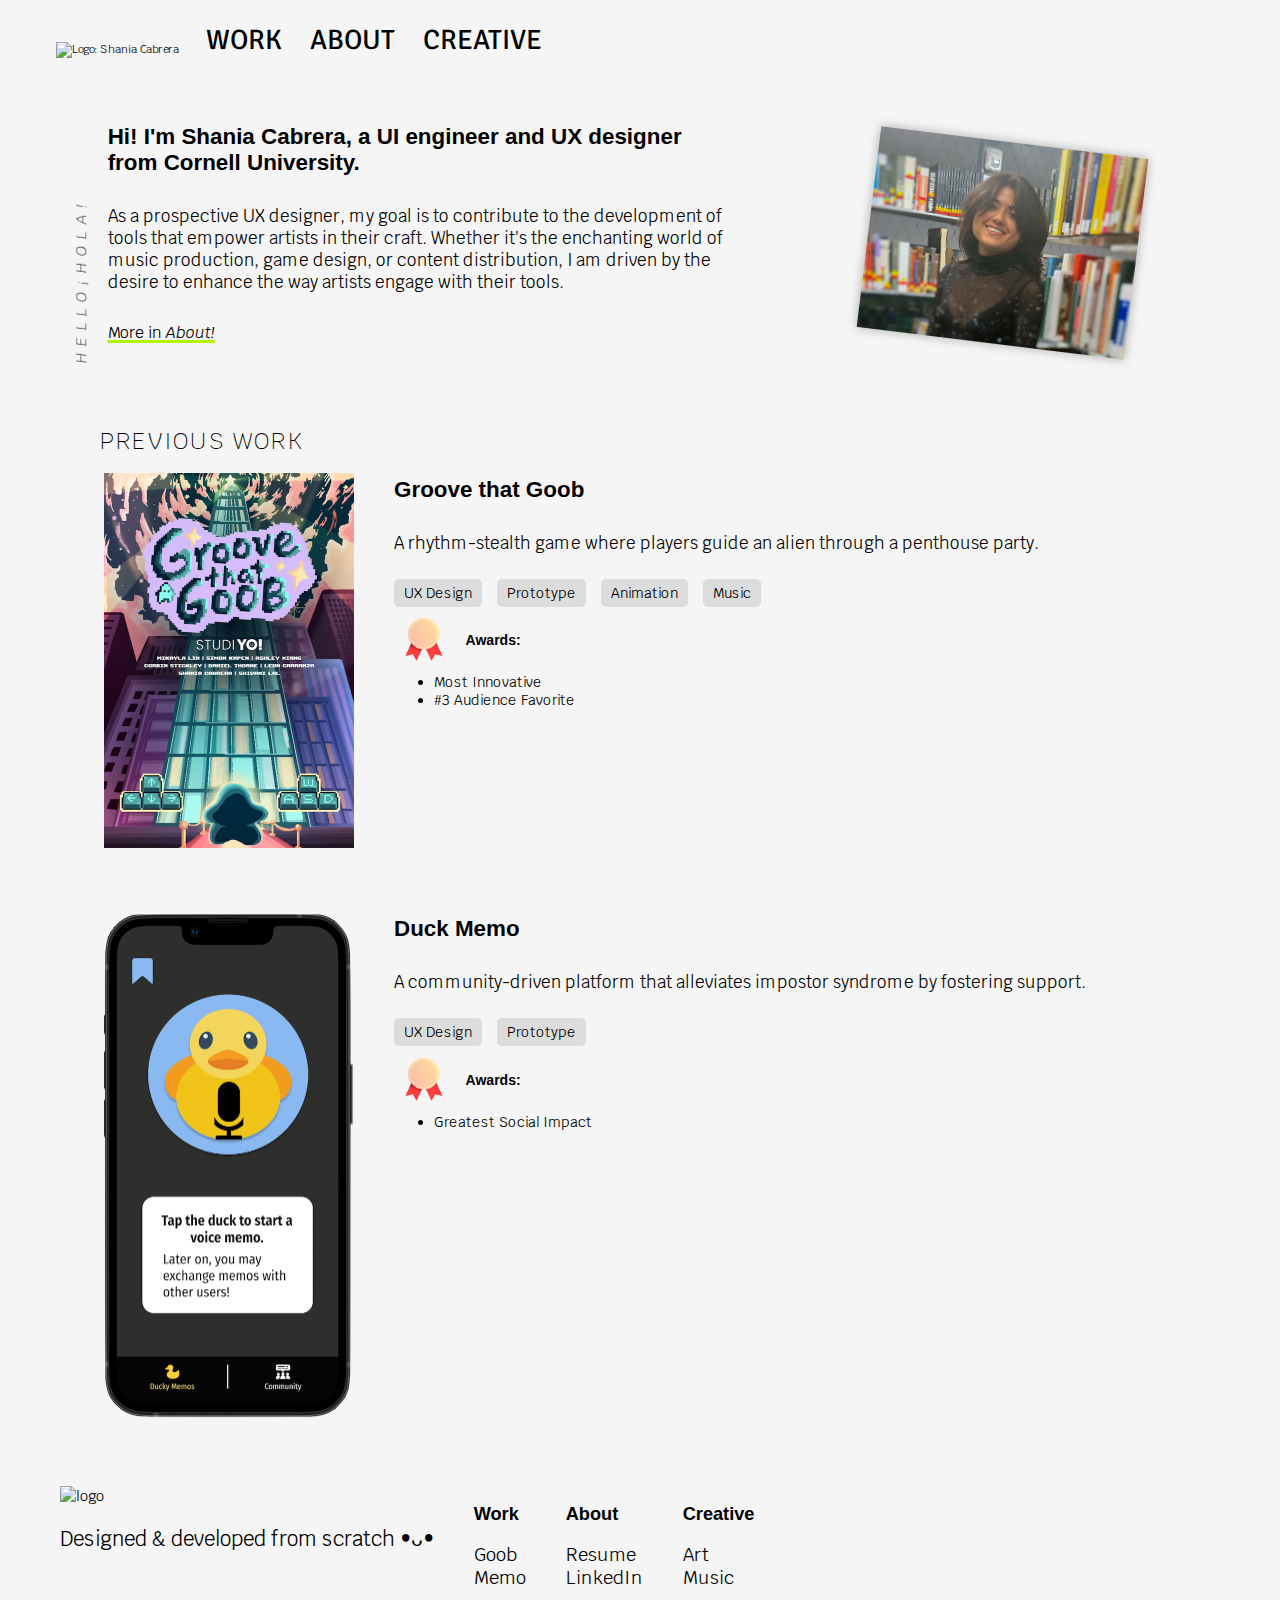
==== commit e7dca069: "Fixed desktop header and footer" ====
--- a/index.html
+++ b/index.html
@@ -15,7 +15,7 @@
         <a href="index.html">
           <picture>
             <!-- Source: name.png by Shania Cabrera-->
-            <img id="logo" src='public/images/name.png' alt="Shania Cabrera">
+            <img id="logo" src='public/images/name.png' alt="Logo: Shania Cabrera">
           </picture>
         </a>
       </div>
@@ -48,175 +48,188 @@
     </nav>
   </header>
 
-  <div class="wide-row">
-    <div class="row" id="intro">
-      <p id="hello" class="caps">Hello¡Hola!</p>
-      <div class="col">
-        <h1>I'm Shania Cabrera, a UI engineer and UX/interaction designer from Cornell University.</h1>
-        <h2>I hope to create immersive user experiences and drive innovation in the tech and gaming industry.
-        </h2>
+
+  <main>
+    <div class="wide-row">
+      <div class="row" id="intro">
+        <p id="hello" class="caps">Hello¡Hola!</p>
+        <div class="col">
+
+          <h1>Hi! I'm Shania Cabrera, a UI engineer and UX designer from Cornell University.</h1>
+          <h2>As a prospective UX designer, my goal is to contribute to the development of tools that empower artists
+            in their craft. Whether it's the enchanting world of music production, game design,
+            or content distribution, I am driven by the desire to enhance the way artists engage
+            with their tools.
+          </h2>
+          <p class="underline"><a href="about.html">More in <em>About!</em></a></p>
+        </div>
+
+        <picture class="desktop-card">
+          <img id="welcome-pic" src="public/images/cover.JPG" alt="Shania smiles in the Fine Arts Library.">
+          <!-- Original content by Shania Cabrera -->
+        </picture>
       </div>
     </div>
 
-    <picture>
+    <picture class="mobile-card">
       <img id="welcome-pic" src="public/images/cover.JPG" alt="Shania smiles in the Fine Arts Library.">
       <!-- Original content by Shania Cabrera -->
     </picture>
-  </div>
-
-  <h1 class="caps" id="work">Previous Work</h1>
-
-  <!-- DESKTOP Goob Card -->
-  <div class="desktop-card">
-    <a href="goob.html">
-      <div id="goob" class="row card">
-        <figure>
-          <img class="card-img" src="public/images/goob/goob-poster.PNG"
-            alt="Poster for Groove that Goob. Goob looks up at a towering skyscraper.">
-          <!-- Illustrated by Ashley Xiang. Composited by Leon Carranza -->
-        </figure>
-
-        <div class="col wide-card">
-          <h1>Groove that Goob</h1>
-          <h2>A rhythm-stealth game where players guide an alien through a penthouse party.</h2>
-
-          <ul class="card-role-box">
-            <li class="card-role">UX Design</li>
-            <li class="card-role">Prototype</li>
-            <li class="card-role">Animation</li>
-            <li class="card-role">Music</li>
-          </ul>
-
-          <div class="row">
-            <img class="medal" src="public/images/award-icon.svg">
-            <h3>Awards:</h3>
-          </div>
-          <ul>
-            <li>Most Innovative</li>
-            <li>#3 Audience Favorite</li>
-          </ul>
-        </div>
-      </div>
-    </a>
-  </div>
-
-  <!-- MOBILE Goob Card -->
-  <div class="mobile-card">
-    <a href="goob.html">
-      <div id="goob" class="card">
-
-        <div class="row mobile-row">
+
+    <h1 class="caps" id="work">Previous Work</h1>
+
+    <!-- DESKTOP Goob Card -->
+    <div class="desktop-card">
+      <a href="goob.html">
+        <div id="goob" class="row card">
           <figure>
             <img class="card-img" src="public/images/goob/goob-poster.PNG"
               alt="Poster for Groove that Goob. Goob looks up at a towering skyscraper.">
             <!-- Illustrated by Ashley Xiang. Composited by Leon Carranza -->
           </figure>
 
-          <div class="col">
+          <div class="col wide-card">
             <h1>Groove that Goob</h1>
             <h2>A rhythm-stealth game where players guide an alien through a penthouse party.</h2>
-          </div>
-        </div>
-
-        <div class="row mobile-role">
-          <ul class="card-role-box">
-            <li class="card-role">UX Design</li>
-            <li class="card-role">Prototype</li>
-            <li class="card-role">Animation</li>
-            <li class="card-role">Music</li>
-          </ul>
-        </div>
-
-        <div class="row mobile-role">
-          <img class="medal" src="public/images/award-icon.svg">
-          <h3>Awards:</h3>
-
-          <ul>
-            <li>Most Innovative</li>
-            <li>#3 Audience Favorite</li>
-          </ul>
-        </div>
-
-      </div>
-    </a>
-  </div>
-
-
-  <!-- DESKTOP "Duck Memo" Card -->
-  <div class="desktop-card">
-    <a href="memo.html">
-      <div id="duck" class="row card">
-        <figure>
-          <img class="card-img" src="public/images/duck/phone-duck.png"
-            alt="A phone displays the Duck Memo application.">
-          <!-- Designed by Shania Cabrera -->
-        </figure>
-        <div class="col wide-card">
-          <h1>Duck Memo</h1>
-          <h2>A community-driven platform that alleviates impostor syndrome by fostering support.</h2>
-          <ul class="card-role-box">
-            <li class="card-role">UX Design</li>
-            <li class="card-role">Prototype</li>
-          </ul>
-
-          <div class="row">
+
+            <ul class="card-role-box">
+              <li class="card-role">UX Design</li>
+              <li class="card-role">Prototype</li>
+              <li class="card-role">Animation</li>
+              <li class="card-role">Music</li>
+            </ul>
+
+            <div class="row">
+              <img class="medal" src="public/images/award-icon.svg">
+              <h3>Awards:</h3>
+            </div>
+            <ul>
+              <li>Most Innovative</li>
+              <li>#3 Audience Favorite</li>
+            </ul>
+          </div>
+        </div>
+      </a>
+    </div>
+
+    <!-- MOBILE Goob Card -->
+    <div class="mobile-card">
+      <a href="goob.html">
+        <div id="goob" class="card">
+
+          <div class="row mobile-row">
+            <figure>
+              <img class="card-img" src="public/images/goob/goob-poster.PNG"
+                alt="Poster for Groove that Goob. Goob looks up at a towering skyscraper.">
+              <!-- Illustrated by Ashley Xiang. Composited by Leon Carranza -->
+            </figure>
+
+            <div class="col">
+              <h1>Groove that Goob</h1>
+              <h2>A rhythm-stealth game where players guide an alien through a penthouse party.</h2>
+            </div>
+          </div>
+
+          <div class="row mobile-role">
+            <ul class="card-role-box">
+              <li class="card-role">UX Design</li>
+              <li class="card-role">Prototype</li>
+              <li class="card-role">Animation</li>
+              <li class="card-role">Music</li>
+            </ul>
+          </div>
+
+          <div class="row mobile-role">
             <img class="medal" src="public/images/award-icon.svg">
             <h3>Awards:</h3>
-          </div>
-          <ul>
-            <li>Greatest Social Impact</li>
-          </ul>
-        </div>
-      </div>
-    </a>
-  </div>
-
-  <!-- MOBILE "Duck Memo" Card -->
-  <div class="mobile-card">
-    <a href="memo.html">
-      <div id="duck" class="card">
-
-        <div class="row mobile-row">
+
+            <ul>
+              <li>Most Innovative</li>
+              <li>#3 Audience Favorite</li>
+            </ul>
+          </div>
+
+        </div>
+      </a>
+    </div>
+
+
+    <!-- DESKTOP "Duck Memo" Card -->
+    <div class="desktop-card">
+      <a href="memo.html">
+        <div id="duck" class="row card">
           <figure>
             <img class="card-img" src="public/images/duck/phone-duck.png"
               alt="A phone displays the Duck Memo application.">
             <!-- Designed by Shania Cabrera -->
           </figure>
-
-          <div class="col">
+          <div class="col wide-card">
             <h1>Duck Memo</h1>
             <h2>A community-driven platform that alleviates impostor syndrome by fostering support.</h2>
-          </div>
-        </div>
-
-        <div class="row mobile-role">
-          <ul class="card-role-box">
-            <li class="card-role">UX Design</li>
-            <li class="card-role">Prototype</li>
-          </ul>
-        </div>
-
-        <div class="row mobile-role">
-          <img class="medal" src="public/images/award-icon.svg">
-          <h3>Awards:</h3>
-          <ul>
-            <li>Greatest Social Impact</li>
-          </ul>
-        </div>
-
-      </div>
-    </a>
-  </div>
+            <ul class="card-role-box">
+              <li class="card-role">UX Design</li>
+              <li class="card-role">Prototype</li>
+            </ul>
+
+            <div class="row">
+              <img class="medal" src="public/images/award-icon.svg">
+              <h3>Awards:</h3>
+            </div>
+            <ul>
+              <li>Greatest Social Impact</li>
+            </ul>
+          </div>
+        </div>
+      </a>
+    </div>
+
+    <!-- MOBILE "Duck Memo" Card -->
+    <div class="mobile-card">
+      <a href="memo.html">
+        <div id="duck" class="card">
+
+          <div class="row mobile-row">
+            <figure>
+              <img class="card-img" src="public/images/duck/phone-duck.png"
+                alt="A phone displays the Duck Memo application.">
+              <!-- Designed by Shania Cabrera -->
+            </figure>
+
+            <div class="col">
+              <h1>Duck Memo</h1>
+              <h2>A community-driven platform that alleviates impostor syndrome by fostering support.</h2>
+            </div>
+          </div>
+
+          <div class="row mobile-role">
+            <ul class="card-role-box">
+              <li class="card-role">UX Design</li>
+              <li class="card-role">Prototype</li>
+            </ul>
+          </div>
+
+          <div class="row mobile-role">
+            <img class="medal" src="public/images/award-icon.svg">
+            <h3>Awards:</h3>
+            <ul>
+              <li>Greatest Social Impact</li>
+            </ul>
+          </div>
+
+        </div>
+      </a>
+    </div>
+  </main>
 
 
   <!-- Footer -->
-  <p>Designed and developed from scratch!</p>
   <footer>
     <div class="row">
       <ul class="column">
         <a href="index.html">
           <img id="footer-logo" src="public/images/name.png" alt="logo">
         </a>
+        <p>Designed & developed from scratch •ᴗ•</p>
       </ul>
 
       <ul class="column">
@@ -228,11 +241,12 @@
       <ul class="column">
         <h3><a href="about.html">About</a></h3>
         <li>Resume</li>
-        <li>LinkedIn</li>
-      </ul>
-
-      <ul class="column">
-        <h3>Creative</h3>
+        <li><a href="https://www.linkedin.com/in/shania-cabrera/" rel="noopener noreferrer">LinkedIn</a></li>
+
+      </ul>
+
+      <ul class="column">
+        <h3><a href="creative.html">Creative</a></h3>
         <li>Art</li>
         <li>Music</li>
       </ul>
@@ -240,8 +254,10 @@
     </div>
   </footer>
 
+  <!-- <script src="public/scripts/dark.js" type="text/javascript"></script> -->
   <script src="public/scripts/jquery-3.6.0.js" type="text/javascript"></script>
   <script src="public/scripts/menu.js" type="text/javascript"></script>
+
 </body>
 
 </html>--- a/public/styles/site.css
+++ b/public/styles/site.css
@@ -1,29 +1,70 @@
-/* COLOR PALETTE
-    Light Theme:  whitesmoke
-    Dark Theme:  #212529
-    Green Accent: #B1F700
-*/
-
 @import url('https://fonts.googleapis.com/css2?family=Chivo:ital,wght@0,100;0,200;0,500;0,700;0,900;1,100&family=Krub:wght@200&family=Signika:wght@300;600&display=swap');
 
+:root {
+    --light-theme: whitesmoke;
+    --dark-theme: #181a1d;
+    --green-accent: #B1F700;
+}
+
 html {
-    background-color: whitesmoke;
+    background-color: var(--light-theme);
     font: normal 0.7em 'Krub', Helvetica, Arial, sans-serif;
     scroll-behavior: smooth;
     margin: 0 0 0 0;
+    transition: background-color 0.3s;
+}
+
+html.dark-mode {
+    background-color: var(--dark-theme);
+    color: white;
+}
+
+/* Header and Footer Styles */
+header,
+footer {
+    background-color: var(--light-theme);
+    color: black;
+    transition: background-color 0.3s, color 0.3s;
+}
+
+html.dark-mode header,
+html.dark-mode footer {
+    background-color: var(--dark-theme);
+    color: white;
 }
 
 h1 {
-    font: bolder 2em 'Signika', sans-serif;
+    font: bolder 2em 'Poppins', sans-serif;
 }
 
 h2 {
     font-weight: 400;
+}
+
+h3 {
+    font-family: 'Poppins', sans-serif;
+    font-size: 1.25em;
 }
 
 a {
     text-decoration: none;
     color: inherit;
+}
+
+p {
+    font-size: 1.40em;
+}
+
+.underline {
+    text-decoration: underline;
+    text-decoration-color: #B1F700;
+    text-decoration-thickness: 3px;
+}
+
+footer a:hover {
+    text-decoration: underline;
+    text-decoration-color: #B1F700;
+    text-decoration-thickness: 4px;
 }
 
 ul li {
@@ -159,12 +200,12 @@
 
 /* Welcome*/
 #intro {
-    margin-top: 5em;
+    padding-top: 7em;
 }
 
 #work {
-    margin-top: 10%;
-    margin-left: 10%;
+    margin-top: 3em;
+    margin-left: 1.6em;
 }
 
 #hello {
@@ -178,10 +219,10 @@
 }
 
 #welcome-pic {
-    width: 40%;
+    width: 50%;
     height: auto;
     transform: rotate(7deg);
-    margin-top: 1em;
+    margin-top: 3em;
     box-shadow: 0 0 10px rgba(0, 0, 0, 0.3);
     /* center */
     display: block;
@@ -200,7 +241,8 @@
     max-width: 1120px;
     height: auto;
     transition: transform 0.3s;
-    margin-bottom: 1em;
+    /* margin-top: 3em; */
+    margin-bottom: 3.5em;
 }
 
 .card:hover {
@@ -235,7 +277,7 @@
     flex-direction: row;
     height: 50px;
     -ms-flex-align: start;
-    margin-top: 10%;
+    margin-top: 7em;
 }
 
 .back-row:hover {
@@ -244,27 +286,18 @@
 
 #back {
     transform: scale(0.4);
-    padding: 0;
-    margin-top: 0.5%;
+    /* margin-top: 0.5%; */
 }
 
 .medal {
     margin-right: 1.5em;
 }
 
-.mobile-role{
+.mobile-role {
     margin-left: 3.5em;
 }
 
 /* Footer */
-footer {
-    position: absolute;
-    display: flex;
-    justify-content: center;
-    max-width: 300px;
-    margin-left: 5%;
-}
-
 footer ul {
     list-style-type: none;
     text-decoration: none;
@@ -273,7 +306,6 @@
 #footer-logo {
     width: 10em;
     height: auto;
-    margin-right: -10px;
 }
 
 .hidden {
@@ -356,17 +388,15 @@
         display: none;
     }
 
-    /* .mobile-row {
-        width: 400px;
-        margin-left: -20%;
-        scale: .9;
-    }
-
-    .mobile-card {
-        max-width: 300px;
-        margin-left: auto;
-        margin-right: auto;
-    } */
+    footer {
+        font-size: 80%;
+    }
+}
+
+@media (min-width: 590px) {
+    footer {
+        font-size: 100%;
+    }
 }
 
 /* ----- Wide Display (desktop) ----- */
@@ -408,15 +438,15 @@
     }
 
     header {
-        margin-bottom: 5em;
+        margin-bottom: 2em;
     }
 
     .topNav {
         background-color: whitesmoke;
-        padding-top: 2%;
-        padding-bottom: 0.5%;
-        padding-left: 1.5%;
-        padding-right: 2%;
+        padding-top: 2em;
+        padding-bottom: 2em;
+        padding-left: 5em;
+        width: 90%;
     }
 
     .ham,
@@ -436,8 +466,8 @@
     }
 
     html {
-        font-size: .8em;
-        margin-left: 7%;
+        /* font-size: .8em; */
+        padding-left: 5em;
     }
 
     .desktopNav {
@@ -451,29 +481,8 @@
         font-size: 1.25em;
     }
 
-    #logo {
-        max-width: 35%;
-        height: auto;
-    }
-
-    #welcome-pic {
-        margin-top: 10%;
-        margin-left: 10%;
-        min-width: 270px;
-        height: auto;
-    }
-
-    #intro {
-        margin-top: 2em;
-    }
-
-    #work {
-        margin-top: 4%;
-        margin-left: 3%;
-    }
-
     #back {
-        margin-left: -5%;
+        margin-left: -5em;
     }
 
     #return {
@@ -491,7 +500,8 @@
 
     footer {
         min-width: 600px;
-        margin-left: -100px;
-        transform: scale(1.25);
-    }
+        font-size: 130%;
+        margin-left: -3em;
+    }
+
 }